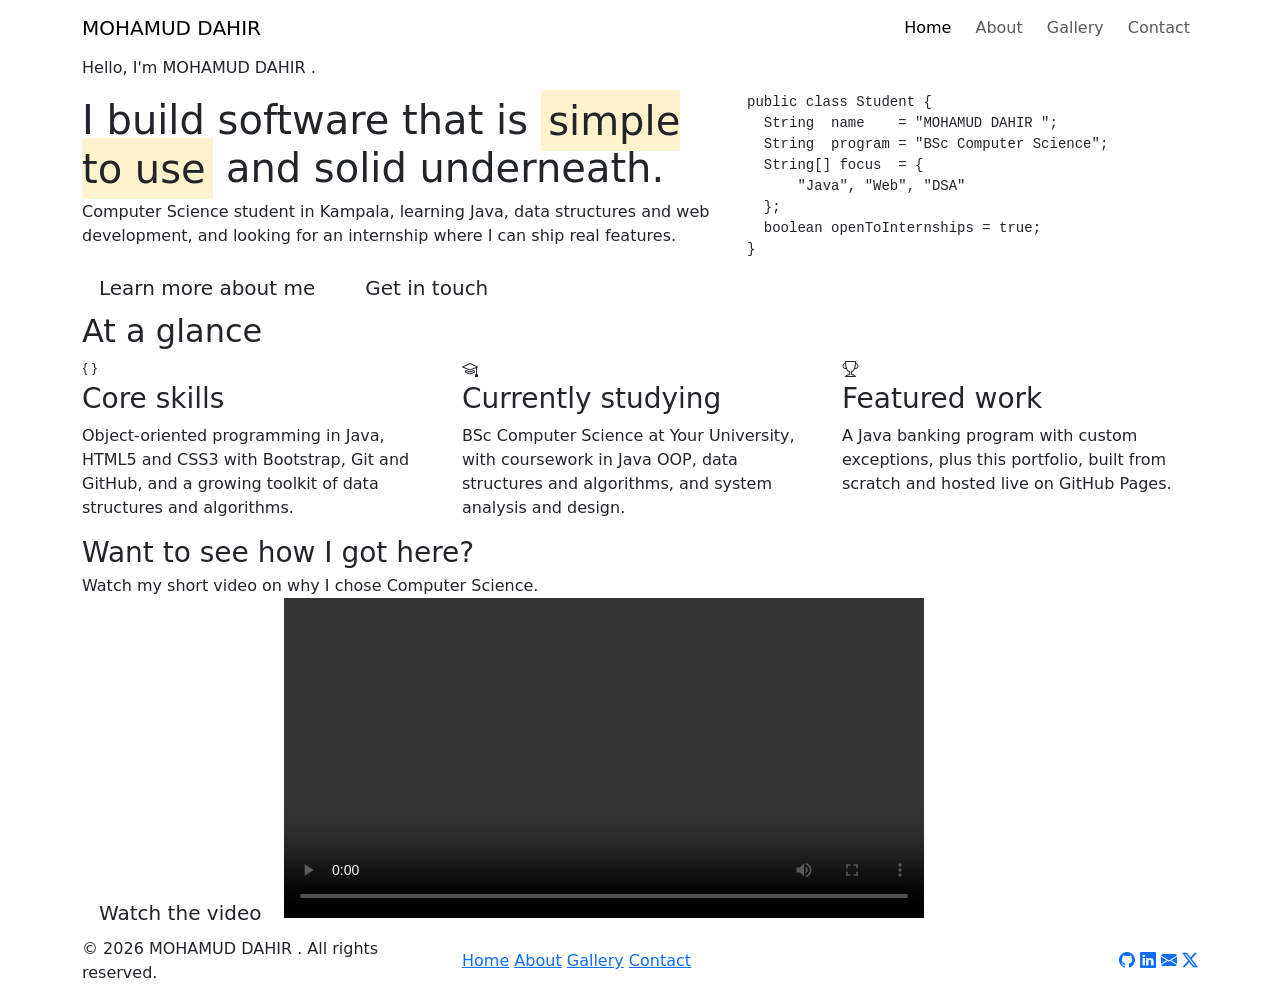
==== index.html @ 3cd30457 "Add files via upload" ====
<!doctype html>
<html lang="en">
  <head>
    <meta charset="UTF-8" />
    <meta name="viewport" content="width=device-width, initial-scale=1" />
    <title>Home | MOHAMUD DAHIR HASSAN</title>
    <meta
      name="description"
      content="Portfolio of a Computer Science student: Java, web development and problem solving."
    />
    <link rel="preconnect" href="https://fonts.googleapis.com" />
    <link rel="preconnect" href="https://fonts.gstatic.com" crossorigin />
    <link
      href="https://fonts.googleapis.com/css2?family=Bricolage+Grotesque:opsz,wght@12..96,500;12..96,700;12..96,800&family=IBM+Plex+Sans:wght@400;500;600&family=IBM+Plex+Mono:wght@400;500&display=swap"
      rel="stylesheet"
    />
    <link
      href="https://cdn.jsdelivr.net/npm/bootstrap@5.3.3/dist/css/bootstrap.min.css"
      rel="stylesheet"
    />
    <link
      href="https://cdn.jsdelivr.net/npm/bootstrap-icons@1.11.3/font/bootstrap-icons.min.css"
      rel="stylesheet"
    />
    <link href="css/style.css" rel="stylesheet" />
  </head>
  <body>
    <a class="visually-hidden-focusable skip-link" href="#main"
      >Skip to main content</a
    >
    <nav class="navbar navbar-expand-md sticky-top site-nav">
      <div class="container">
        <a class="navbar-brand" href="index.html">MOHAMUD DAHIR </a>
        <button
          class="navbar-toggler"
          type="button"
          data-bs-toggle="collapse"
          data-bs-target="#mainNav"
          aria-controls="mainNav"
          aria-expanded="false"
          aria-label="Toggle navigation"
        >
          <span class="navbar-toggler-icon"></span>
        </button>
        <div class="collapse navbar-collapse" id="mainNav">
          <ul class="navbar-nav ms-auto gap-md-2">
            <li class="nav-item">
              <a class="nav-link active" aria-current="page" href="index.html"
                >Home</a
              >
            </li>
            <li class="nav-item">
              <a class="nav-link" href="about.html">About</a>
            </li>
            <li class="nav-item">
              <a class="nav-link" href="gallery.html">Gallery</a>
            </li>
            <li class="nav-item">
              <a class="nav-link" href="contact.html">Contact</a>
            </li>
          </ul>
        </div>
      </div>
    </nav>

    <main id="main">
      <!-- HERO -->
      <section class="hero">
        <div class="container">
          <div class="row align-items-center gy-5">
            <div class="col-lg-7">
              <p class="hero-kicker">Hello, I'm MOHAMUD DAHIR .</p>
              <h1 class="hero-title">
                I build software that is
                <span class="mark">simple to use</span> and solid underneath.
              </h1>
              <p class="hero-lead">
                Computer Science student in Kampala, learning Java, data
                structures and web development, and looking for an internship
                where I can ship real features.
              </p>
              <div class="d-flex flex-wrap gap-3">
                <a href="about.html" class="btn btn-brand btn-lg"
                  >Learn more about me</a
                >
                <a href="contact.html" class="btn btn-outline-ink btn-lg"
                  >Get in touch</a
                >
              </div>
            </div>
            <div class="col-lg-5">
              <figure
                class="code-card mb-0"
                aria-label="A Java class describing me"
              >
                <pre><code><span class="c-k">public class</span> <span class="c-t">Student</span> {
  <span class="c-t">String</span>  name    = <span class="c-s">"MOHAMUD DAHIR "</span>;
  <span class="c-t">String</span>  program = <span class="c-s">"BSc Computer Science"</span>;
  <span class="c-t">String</span>[] focus  = {
      <span class="c-s">"Java"</span>, <span class="c-s">"Web"</span>, <span class="c-s">"DSA"</span>
  };
  <span class="c-k">boolean</span> openToInternships = <span class="c-k">true</span>;
}</code></pre>
              </figure>
            </div>
          </div>
        </div>
      </section>

      <!-- HIGHLIGHTS -->
      <section class="section">
        <div class="container">
          <h2 class="section-title">At a glance</h2>
          <div class="row g-4">
            <div class="col-md-4">
              <article class="glance h-100">
                <i class="bi bi-braces glance-icon"></i>
                <h3>Core skills</h3>
                <p>
                  Object-oriented programming in Java, HTML5 and CSS3 with
                  Bootstrap, Git and GitHub, and a growing toolkit of data
                  structures and algorithms.
                </p>
              </article>
            </div>
            <div class="col-md-4">
              <article class="glance h-100">
                <i class="bi bi-mortarboard glance-icon"></i>
                <h3>Currently studying</h3>
                <p>
                  BSc Computer Science at Your University, with coursework in
                  Java OOP, data structures and algorithms, and system analysis
                  and design.
                </p>
              </article>
            </div>
            <div class="col-md-4">
              <article class="glance h-100">
                <i class="bi bi-trophy glance-icon"></i>
                <h3>Featured work</h3>
                <p>
                  A Java banking program with custom exceptions, plus this
                  portfolio, built from scratch and hosted live on GitHub Pages.
                </p>
              </article>
            </div>
          </div>
        </div>
      </section>

      <!-- CTA STRIP -->
      <section class="section pt-0">
        <div class="container">
          <div class="strip">
            <div>
              <h2 class="h3 mb-1">Want to see how I got here?</h2>
              <p class="mb-0">
                Watch my short video on why I chose Computer Science.
              </p>
            </div>
            <a href="gallery.html" class="btn btn-ink btn-lg"
              >Watch the video</a
            >
            <video width="640" controls>
              <source src="video/motivation.mp4" type="video/mp4" />
            </video>
          </div>
        </div>
      </section>
    </main>

    <footer class="site-footer">
      <div class="container">
        <div class="row gy-3 align-items-center">
          <div class="col-md-4">
            <p class="mb-0">&copy; 2026 MOHAMUD DAHIR . All rights reserved.</p>
          </div>
          <div class="col-md-4">
            <nav class="footer-links" aria-label="Footer">
              <a href="index.html">Home</a> <a href="about.html">About</a>
              <a href="gallery.html">Gallery</a>
              <a href="contact.html">Contact</a>
            </nav>
          </div>
          <div class="col-md-4 text-md-end">
            <a
              href="https://github.com/your-username"
              aria-label="GitHub"
              class="social"
              ><i class="bi bi-github"></i
            ></a>
            <a
              href="https://www.linkedin.com/in/your-username"
              aria-label="LinkedIn"
              class="social"
              ><i class="bi bi-linkedin"></i
            ></a>
            <a
              href="mailto:your.name@university.ac.ug"
              aria-label="Email"
              class="social"
              ><i class="bi bi-envelope-fill"></i
            ></a>
            <a
              href="https://x.com/your-username"
              aria-label="X (Twitter)"
              class="social"
              ><i class="bi bi-twitter-x"></i
            ></a>
          </div>
        </div>
      </div>
    </footer>
    <script src="https://cdn.jsdelivr.net/npm/bootstrap@5.3.3/dist/js/bootstrap.bundle.min.js"></script>
    <script src="js/main.js"></script>
  </body>
</html>
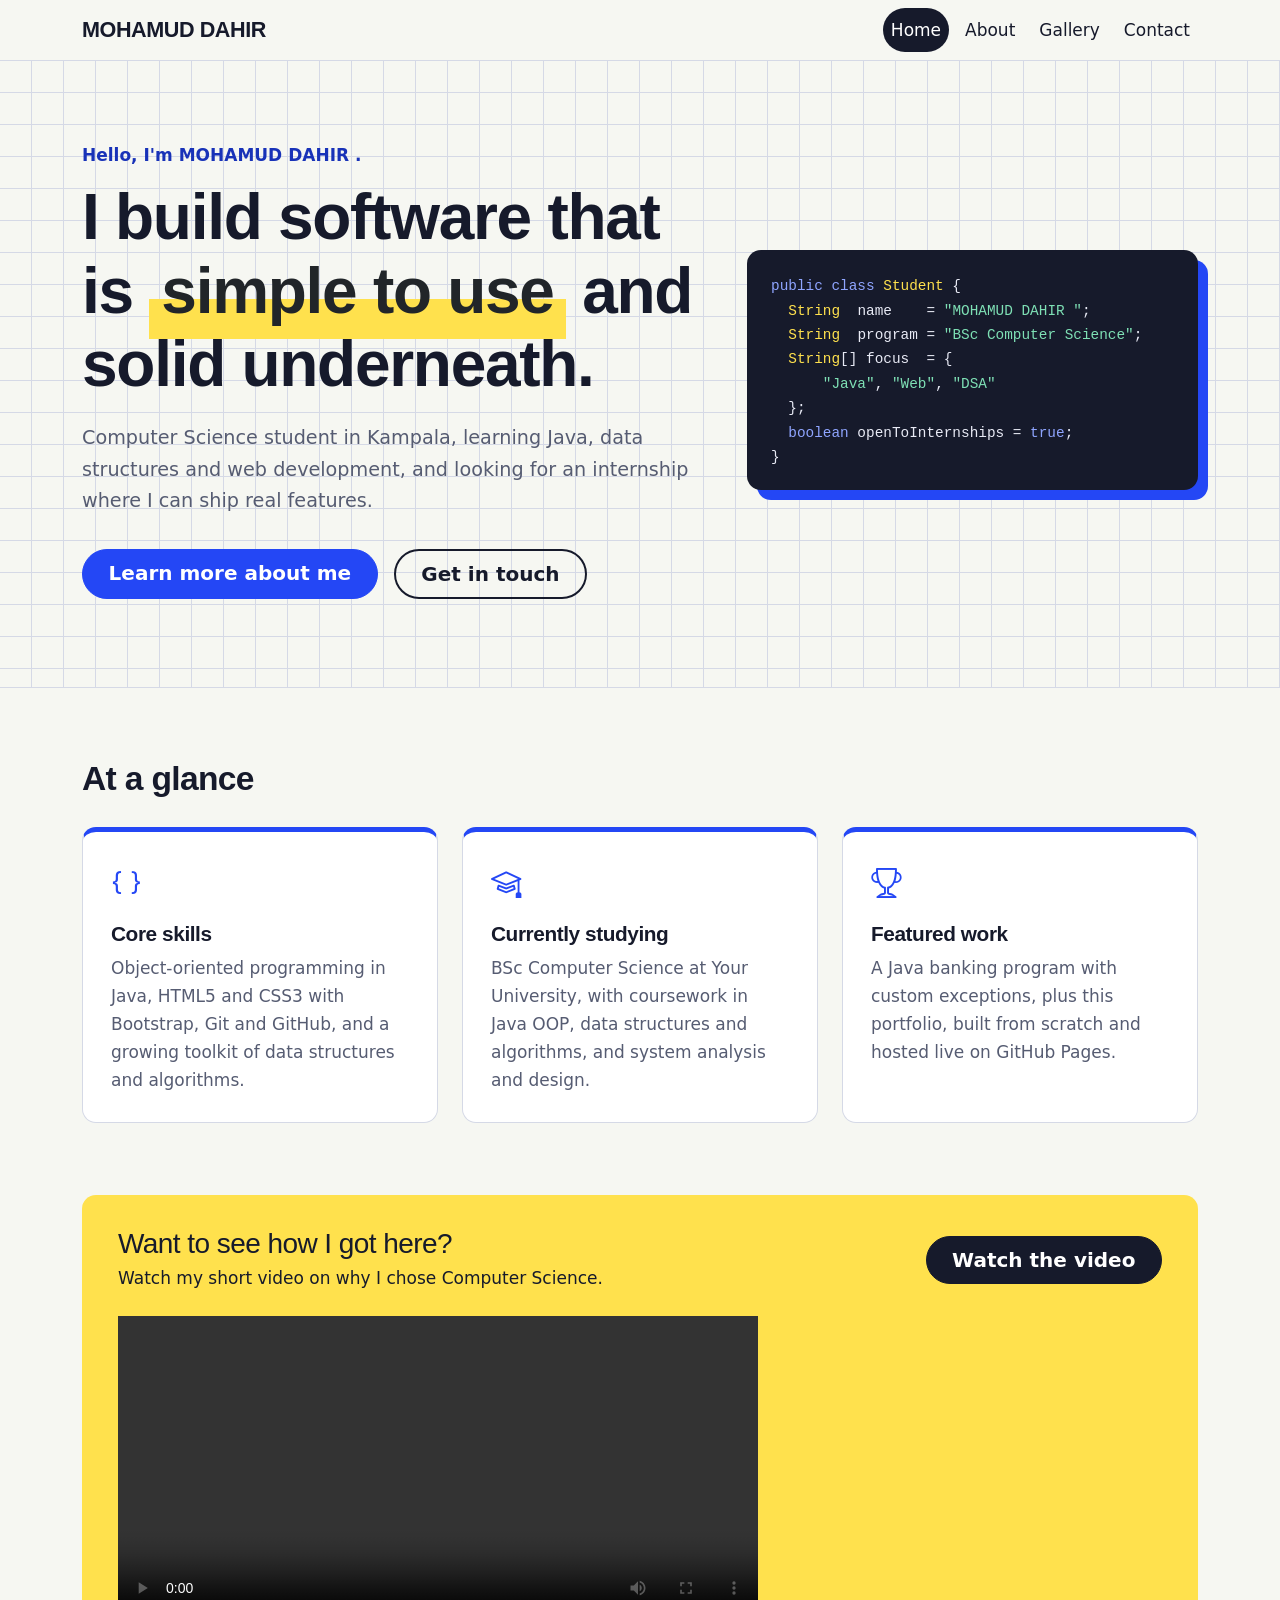
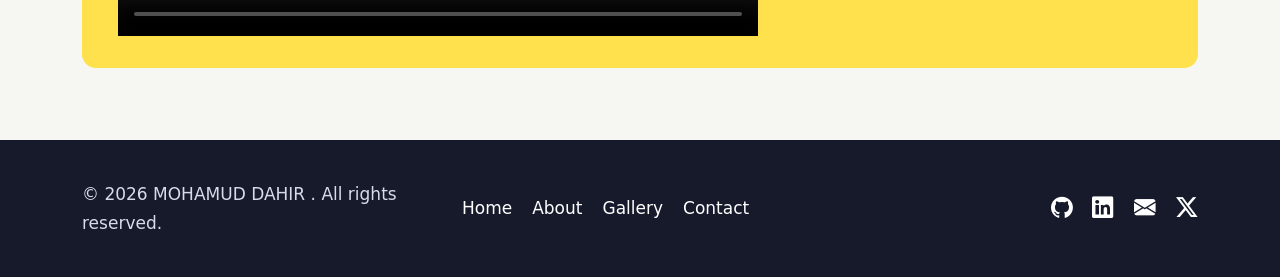
==== commit cb8626a3: "Update index.html" ====
--- a/index.html
+++ b/index.html
@@ -22,7 +22,7 @@
       href="https://cdn.jsdelivr.net/npm/bootstrap-icons@1.11.3/font/bootstrap-icons.min.css"
       rel="stylesheet"
     />
-    <link href="css/style.css" rel="stylesheet" />
+    <link href="style.css" rel="stylesheet" />
   </head>
   <body>
     <a class="visually-hidden-focusable skip-link" href="#main"
--- a/style.css
+++ b/style.css
@@ -0,0 +1,505 @@
+/* ===== Design tokens ===== */
+:root {
+  --paper: #f6f7f2;
+  --paper-alt: #eceef6;
+  --ink: #161a2b;
+  --muted: #565c72;
+  --line: #d5d9e6;
+  --blue: #2447f5;
+  --blue-dark: #1832b8;
+  --mark: #ffe14d;
+  --radius: 14px;
+  --bs-body-font-family: "IBM Plex Sans", system-ui, sans-serif;
+  --bs-body-color: var(--ink);
+  --bs-body-bg: var(--paper);
+  --bs-link-color: var(--blue-dark);
+  --bs-link-hover-color: var(--blue);
+}
+
+html {
+  scroll-behavior: smooth;
+}
+body {
+  font-size: 1.0625rem;
+  line-height: 1.65;
+}
+p {
+  max-width: 68ch;
+}
+
+h1,
+h2,
+h3,
+h4,
+.navbar-brand {
+  font-family: "Bricolage Grotesque", "IBM Plex Sans", sans-serif;
+  letter-spacing: -0.02em;
+  line-height: 1.15;
+}
+
+:focus-visible {
+  outline: 3px solid var(--blue);
+  outline-offset: 3px;
+}
+
+.skip-link {
+  position: absolute;
+  left: 1rem;
+  top: 1rem;
+  z-index: 2000;
+  background: var(--ink);
+  color: #fff;
+  padding: 0.5rem 1rem;
+  border-radius: 8px;
+}
+
+/* ===== Navbar ===== */
+.site-nav {
+  background: rgba(246, 247, 242, 0.92);
+  backdrop-filter: blur(8px);
+  border-bottom: 1px solid var(--line);
+}
+.site-nav .navbar-brand {
+  font-weight: 800;
+  font-size: 1.35rem;
+  color: var(--ink);
+}
+.site-nav .nav-link {
+  color: var(--ink);
+  font-weight: 500;
+  padding: 0.5rem 0.9rem;
+  border-radius: 999px;
+}
+.site-nav .nav-link:hover {
+  background: var(--paper-alt);
+}
+.site-nav .nav-link.active {
+  background: var(--ink);
+  color: #fff;
+}
+
+/* ===== Buttons ===== */
+.btn {
+  font-weight: 600;
+  border-radius: 999px;
+  padding-inline: 1.6rem;
+}
+.btn-brand {
+  background: var(--blue);
+  border-color: var(--blue);
+  color: #fff;
+}
+.btn-brand:hover,
+.btn-brand:focus {
+  background: var(--blue-dark);
+  border-color: var(--blue-dark);
+  color: #fff;
+}
+.btn-ink {
+  background: var(--ink);
+  border-color: var(--ink);
+  color: #fff;
+}
+.btn-ink:hover {
+  background: #000;
+  border-color: #000;
+  color: #fff;
+}
+.btn-outline-ink {
+  border: 2px solid var(--ink);
+  color: var(--ink);
+  background: transparent;
+}
+.btn-outline-ink:hover {
+  background: var(--ink);
+  color: #fff;
+}
+
+/* ===== Hero (graph-paper background) ===== */
+.hero {
+  padding: 5rem 0 5.5rem;
+  background-color: var(--paper);
+  background-image:
+    linear-gradient(var(--line) 1px, transparent 1px),
+    linear-gradient(90deg, var(--line) 1px, transparent 1px);
+  background-size: 32px 32px;
+  background-position: -1px -1px;
+  border-bottom: 1px solid var(--line);
+}
+.hero-kicker {
+  font-weight: 600;
+  color: var(--blue-dark);
+  margin-bottom: 0.75rem;
+}
+.hero-title {
+  font-size: clamp(2.4rem, 5.5vw, 4rem);
+  font-weight: 800;
+  margin-bottom: 1.25rem;
+}
+.hero-title .mark {
+  background: linear-gradient(transparent 58%, var(--mark) 58%);
+}
+.hero-lead {
+  font-size: 1.2rem;
+  color: var(--muted);
+  margin-bottom: 2rem;
+}
+
+.code-card {
+  background: var(--ink);
+  border-radius: var(--radius);
+  padding: 1.5rem 1.5rem 1.25rem;
+  box-shadow: 10px 10px 0 var(--blue);
+  overflow-x: auto;
+}
+.code-card pre {
+  margin: 0;
+  color: #e8eaf5;
+  font-family: "IBM Plex Mono", monospace;
+  font-size: 0.9rem;
+  line-height: 1.7;
+}
+.c-k {
+  color: #8fa5ff;
+}
+.c-t {
+  color: #ffe14d;
+}
+.c-s {
+  color: #7ee0b5;
+}
+
+/* ===== Sections ===== */
+.section {
+  padding: 4.5rem 0;
+}
+.section.alt {
+  background: var(--paper-alt);
+}
+.section-title {
+  font-size: clamp(1.6rem, 3vw, 2.1rem);
+  font-weight: 700;
+  margin-bottom: 1.75rem;
+}
+
+.page-head {
+  padding: 4rem 0 2.5rem;
+  border-bottom: 1px solid var(--line);
+  margin-bottom: 3rem;
+  background-color: var(--paper);
+  background-image:
+    linear-gradient(var(--line) 1px, transparent 1px),
+    linear-gradient(90deg, var(--line) 1px, transparent 1px);
+  background-size: 32px 32px;
+  background-position: -1px -1px;
+}
+.page-head h1 {
+  font-size: clamp(2.2rem, 5vw, 3.2rem);
+  font-weight: 800;
+}
+.page-head .lead {
+  color: var(--muted);
+  margin-bottom: 0;
+}
+
+/* ===== Home: glance cards ===== */
+.glance {
+  background: #fff;
+  border: 1px solid var(--line);
+  border-top: 5px solid var(--blue);
+  border-radius: var(--radius);
+  padding: 1.75rem;
+}
+.glance h3 {
+  font-size: 1.3rem;
+  font-weight: 700;
+}
+.glance p {
+  color: var(--muted);
+  margin-bottom: 0;
+}
+.glance-icon {
+  font-size: 1.9rem;
+  color: var(--blue);
+  display: block;
+  margin-bottom: 0.75rem;
+}
+
+.strip {
+  display: flex;
+  flex-wrap: wrap;
+  gap: 1.5rem;
+  align-items: center;
+  justify-content: space-between;
+  background: var(--mark);
+  border-radius: var(--radius);
+  padding: 2rem 2.25rem;
+}
+
+/* ===== About ===== */
+.portrait {
+  border-radius: var(--radius);
+  border: 1px solid var(--line);
+}
+
+.timeline {
+  list-style: none;
+  margin: 0;
+  padding: 0 0 0 1.75rem;
+  border-left: 3px solid var(--blue);
+}
+.timeline li {
+  position: relative;
+  padding-bottom: 1.75rem;
+}
+.timeline li:last-child {
+  padding-bottom: 0;
+}
+.timeline li::before {
+  content: "";
+  position: absolute;
+  left: calc(-1.75rem - 9px);
+  top: 0.35rem;
+  width: 15px;
+  height: 15px;
+  border-radius: 50%;
+  background: var(--paper-alt);
+  border: 3px solid var(--blue);
+}
+.timeline .when {
+  font-weight: 600;
+  color: var(--blue-dark);
+}
+.timeline h3 {
+  font-size: 1.2rem;
+  font-weight: 700;
+  margin: 0.15rem 0 0.25rem;
+}
+.timeline p {
+  color: var(--muted);
+  margin-bottom: 0;
+}
+
+.course-table {
+  --bs-table-bg: transparent;
+}
+.course-table thead th {
+  border-bottom: 2px solid var(--ink);
+}
+.course-table tbody th {
+  font-weight: 600;
+}
+
+.skill {
+  margin-bottom: 1.1rem;
+}
+.progress {
+  height: 0.7rem;
+  background: var(--paper-alt);
+  border-radius: 999px;
+  margin-top: 0.3rem;
+}
+.progress-bar {
+  background: var(--blue);
+  border-radius: 999px;
+}
+
+.badge {
+  font-weight: 500;
+  font-size: 0.95rem;
+  padding: 0.55em 0.95em;
+  border-radius: 999px;
+}
+.badge-soft {
+  background: var(--mark);
+  color: var(--ink);
+}
+.badge-tool {
+  background: #fff;
+  color: var(--ink);
+  border: 1px solid var(--ink);
+}
+
+.interest {
+  background: #fff;
+  border: 1px solid var(--line);
+  border-radius: var(--radius);
+  padding: 1.5rem;
+  height: 100%;
+}
+.interest i {
+  font-size: 1.7rem;
+  color: var(--blue);
+}
+.interest h3 {
+  font-size: 1.15rem;
+  font-weight: 700;
+  margin: 0.5rem 0;
+}
+.interest p {
+  color: var(--muted);
+  margin-bottom: 0;
+}
+
+/* ===== Gallery ===== */
+.video-wrap video {
+  background: #000;
+  border-radius: var(--radius);
+  object-fit: cover;
+}
+.video-wrap .ratio {
+  border-radius: var(--radius);
+  box-shadow: 10px 10px 0 var(--blue);
+}
+figcaption {
+  color: var(--muted);
+  font-size: 0.95rem;
+}
+.video-wrap figcaption {
+  margin-top: 1.5rem;
+}
+
+.photo {
+  background: #fff;
+  border: 1px solid var(--line);
+  border-radius: var(--radius);
+  overflow: hidden;
+  margin: 0;
+  display: flex;
+  flex-direction: column;
+}
+.photo-btn {
+  border: 0;
+  padding: 0;
+  background: none;
+  display: block;
+  cursor: zoom-in;
+}
+.photo-btn img {
+  width: 100%;
+  display: block;
+  transition: opacity 0.2s;
+}
+.photo-btn:hover img {
+  opacity: 0.88;
+}
+.photo figcaption {
+  padding: 1rem 1.15rem 1.25rem;
+  display: flex;
+  flex-direction: column;
+  gap: 0.15rem;
+}
+.photo figcaption strong {
+  color: var(--ink);
+}
+
+#photoModal .modal-content {
+  border-radius: var(--radius);
+  overflow: hidden;
+}
+
+/* ===== Contact ===== */
+.contact-list li {
+  display: flex;
+  gap: 1rem;
+  margin-bottom: 1.4rem;
+}
+.contact-list i {
+  font-size: 1.4rem;
+  color: var(--blue);
+  line-height: 1.4;
+}
+.contact-list strong {
+  display: block;
+}
+.contact-list a {
+  word-break: break-word;
+}
+
+.form-label {
+  font-weight: 600;
+}
+.form-control {
+  border: 2px solid var(--line);
+  border-radius: 10px;
+  padding: 0.7rem 0.9rem;
+  background: #fff;
+}
+.form-control:focus {
+  border-color: var(--blue);
+  box-shadow: 0 0 0 0.2rem rgba(36, 71, 245, 0.18);
+}
+
+.map-wrap {
+  border-radius: var(--radius);
+  overflow: hidden;
+  border: 1px solid var(--line);
+}
+.map-wrap iframe {
+  border: 0;
+}
+.map-note {
+  margin-top: 0.75rem;
+  color: var(--muted);
+  font-size: 0.95rem;
+}
+
+/* ===== Footer ===== */
+.site-footer {
+  background: var(--ink);
+  color: #d8dbea;
+  padding: 2.5rem 0;
+}
+.site-footer p {
+  margin: 0;
+}
+.footer-links {
+  display: flex;
+  flex-wrap: wrap;
+  gap: 0.5rem 1.25rem;
+}
+.footer-links a,
+.site-footer .social {
+  color: #fff;
+  text-decoration: none;
+}
+.footer-links a:hover {
+  text-decoration: underline;
+}
+.site-footer .social {
+  font-size: 1.35rem;
+  margin-left: 0.9rem;
+}
+.site-footer .social:first-child {
+  margin-left: 0;
+}
+.site-footer .social:hover {
+  color: var(--mark);
+}
+
+@media (max-width: 575.98px) {
+  .hero {
+    padding: 3rem 0 3.5rem;
+  }
+  .section {
+    padding: 3rem 0;
+  }
+  .strip {
+    padding: 1.5rem;
+  }
+  .code-card {
+    box-shadow: 6px 6px 0 var(--blue);
+  }
+  .code-card pre {
+    font-size: 0.78rem;
+  }
+}
+
+@media (prefers-reduced-motion: reduce) {
+  html {
+    scroll-behavior: auto;
+  }
+  * {
+    transition: none !important;
+  }
+}
